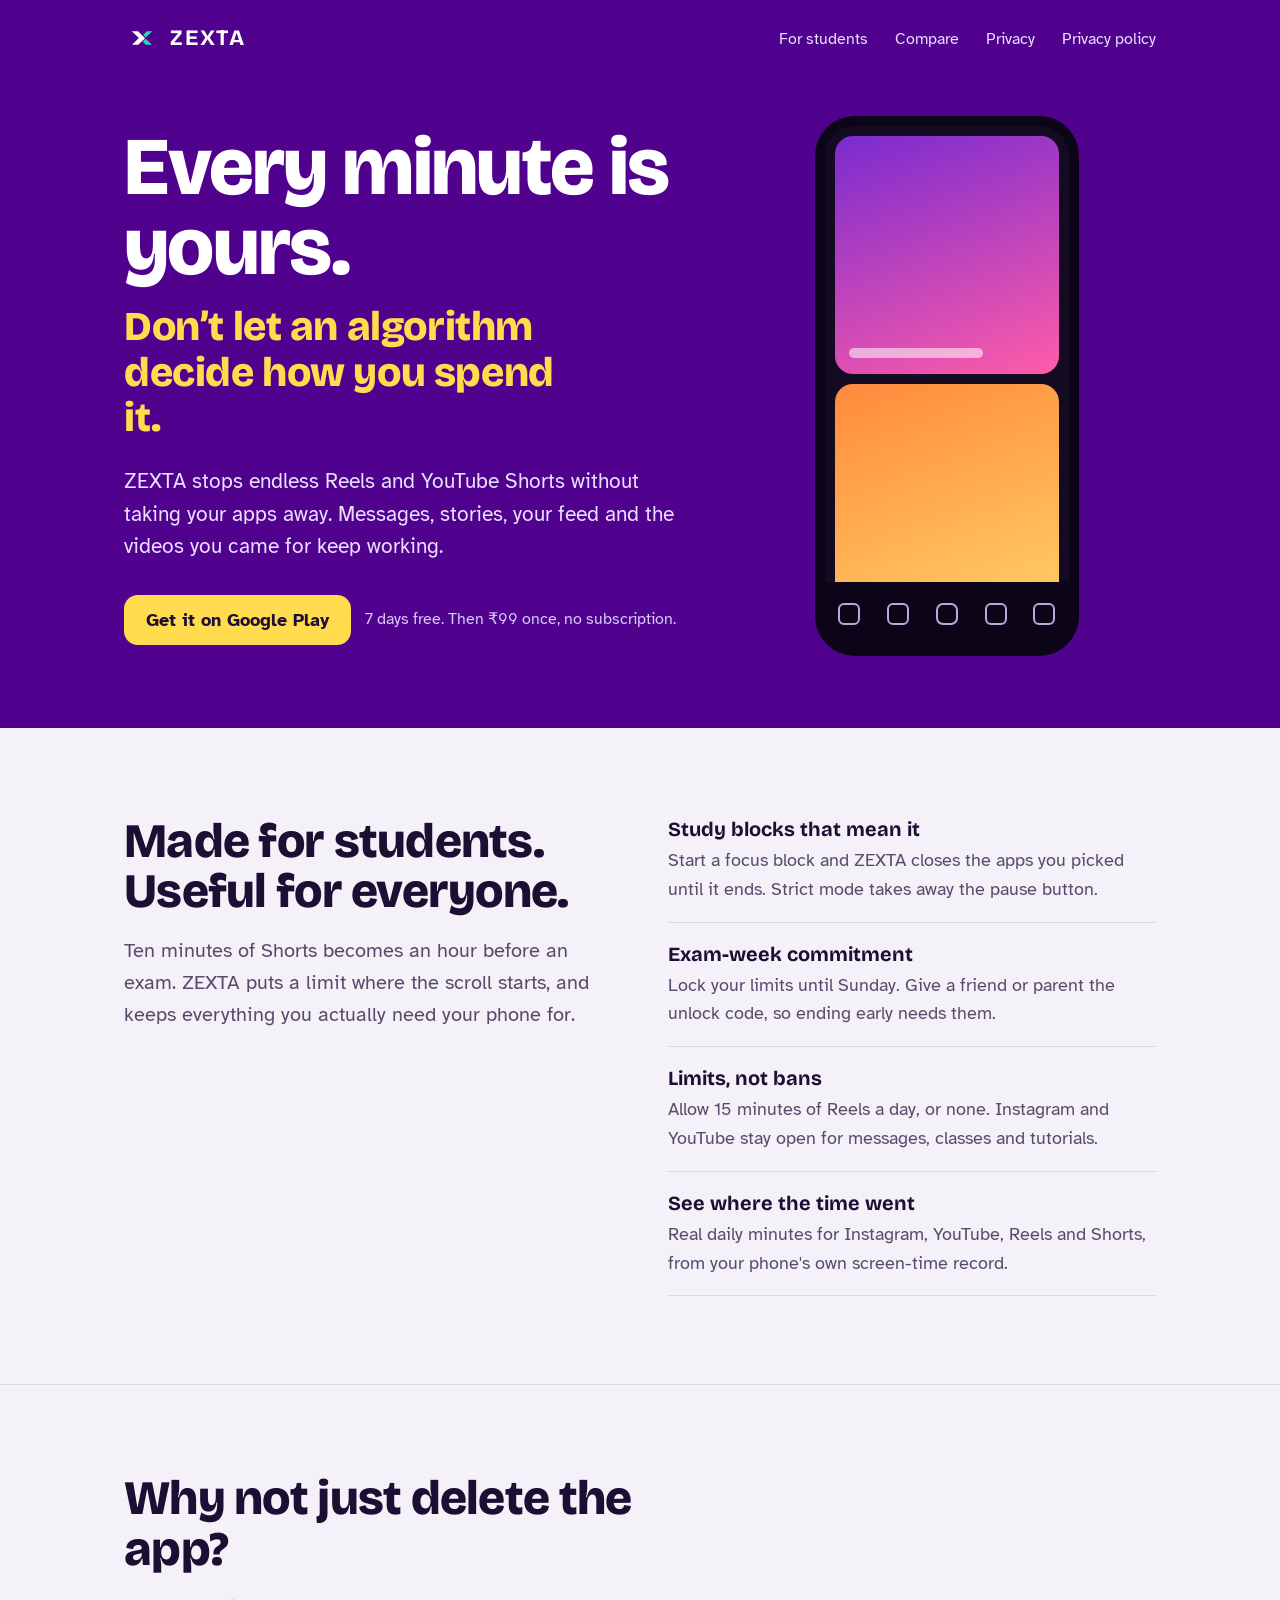
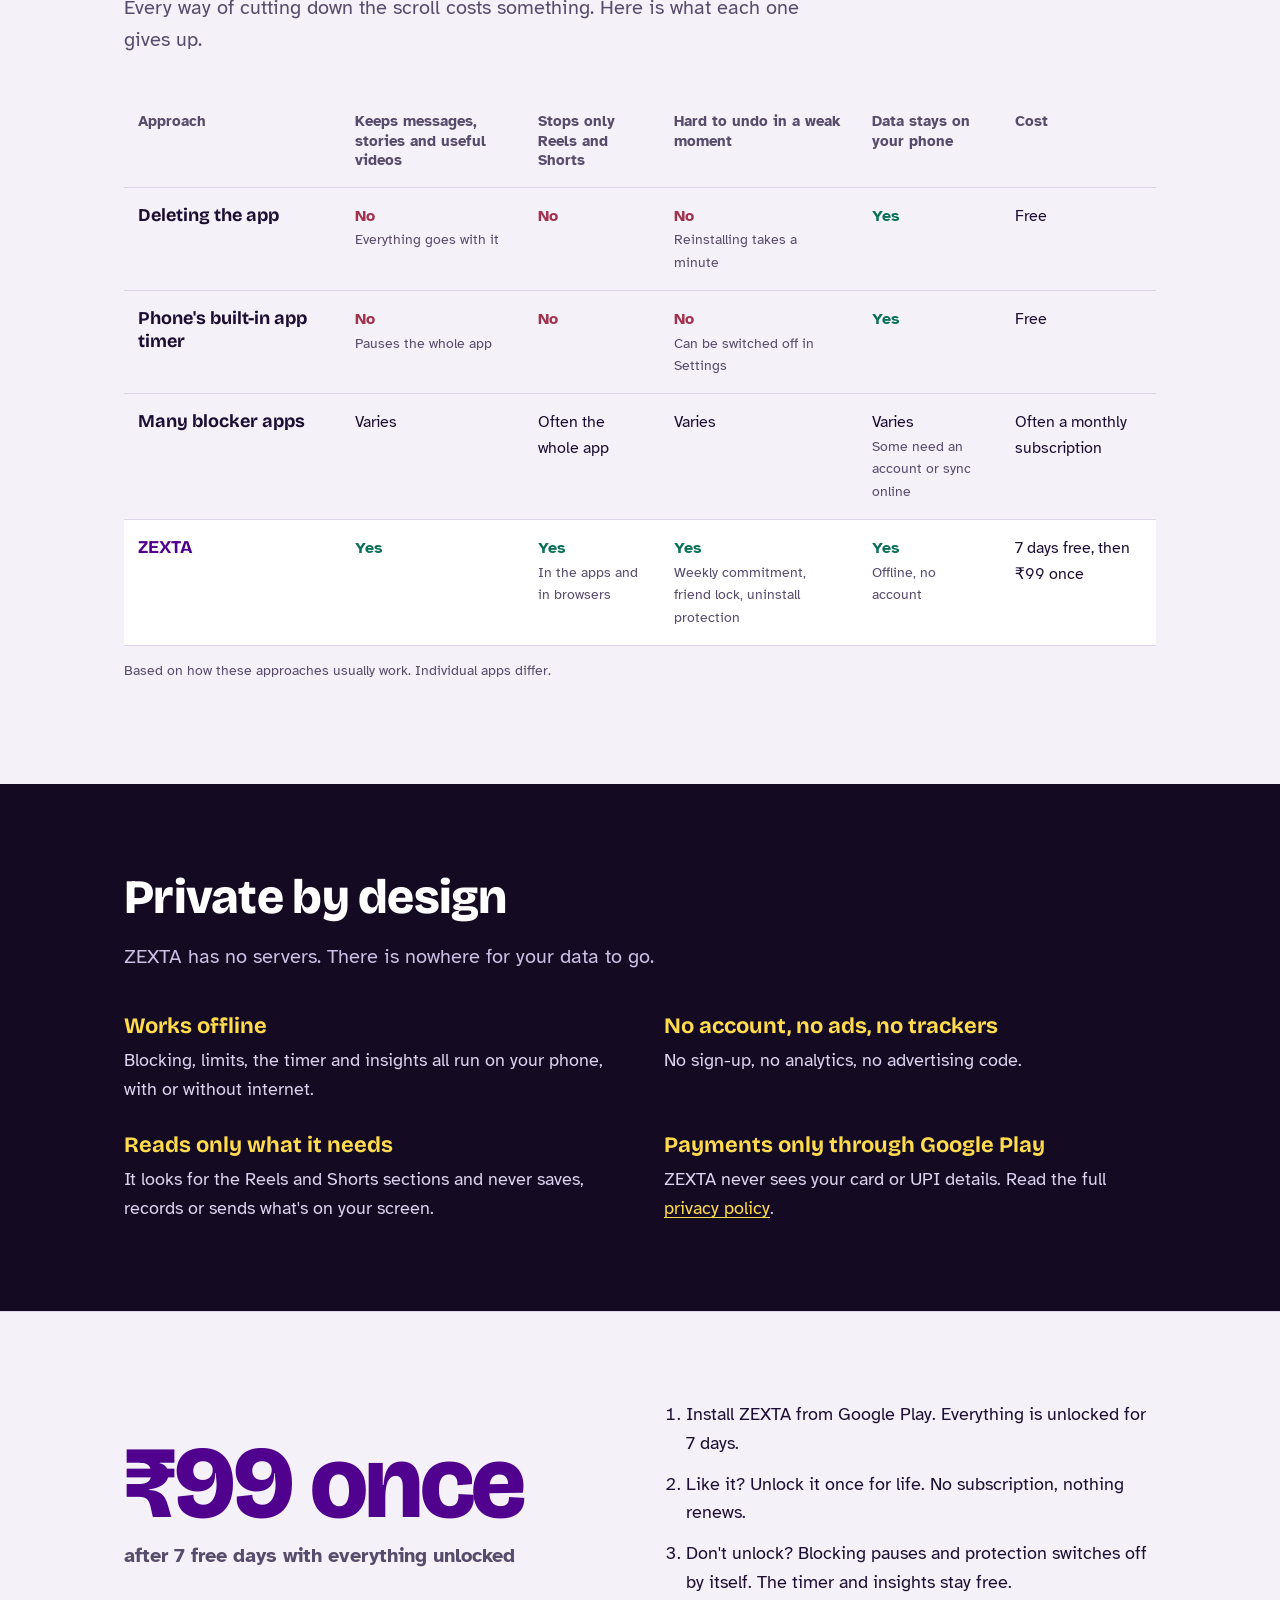
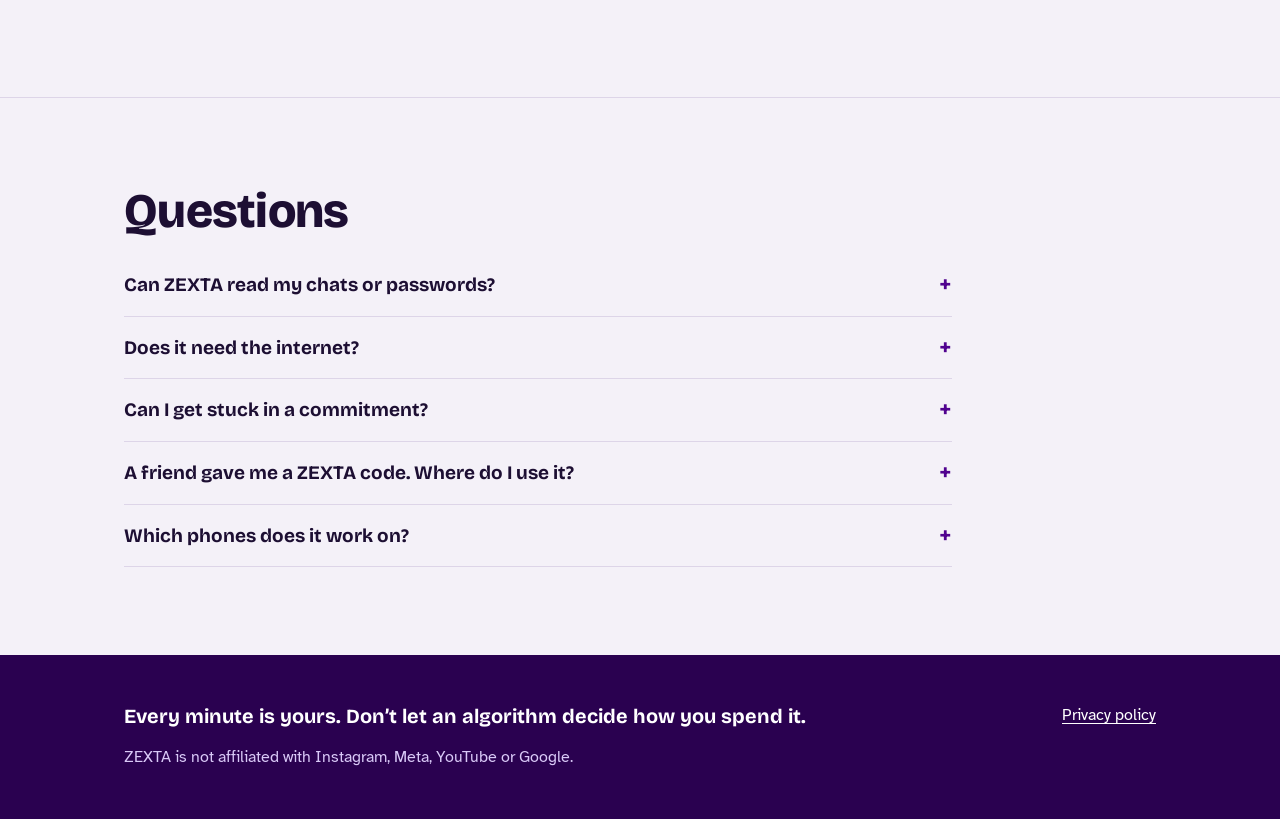
==== index.html @ 37465009 "Add files via upload" ====
<!DOCTYPE html>
<html lang="en">
<head>
<meta charset="utf-8">
<meta name="viewport" content="width=device-width, initial-scale=1">
<title>ZEXTA: block Reels and Shorts, keep the apps</title>
<meta name="description" content="ZEXTA stops endless Reels and YouTube Shorts without deleting the apps. Built for students. Works offline, no account, no ads. 7 days free, then ₹99 once.">
<meta property="og:title" content="ZEXTA: every minute is yours. Don’t let an algorithm decide how you spend it.">
<meta property="og:description" content="Block Reels and Shorts, keep the apps. Built for students. Works offline.">
<meta name="theme-color" content="#50028f">
<link rel="icon" href="logo.svg" type="image/svg+xml">
<link rel="preconnect" href="https://fonts.googleapis.com">
<link rel="preconnect" href="https://fonts.gstatic.com" crossorigin>
<link href="https://fonts.googleapis.com/css2?family=Atkinson+Hyperlegible:wght@400;700&family=Bricolage+Grotesque:opsz,wght@12..96,600;12..96,700;12..96,800&display=swap" rel="stylesheet">
<link rel="stylesheet" href="style.css">
</head>
<body>

<header class="hero">
  <div class="wrap">
    <div class="bar">
      <a class="brand" href="./"><img src="logo.svg" alt=""><span>ZEXTA</span></a>
      <nav aria-label="Main">
        <a href="#students">For students</a>
        <a href="#compare">Compare</a>
        <a href="#privacy">Privacy</a>
        <a href="privacy.html">Privacy policy</a>
      </nav>
    </div>

    <div class="hero-grid">
      <div>
        <h1>Every minute is yours. <span class="line2">Don’t let an algorithm decide how you spend it.</span></h1>
        <p class="lead">ZEXTA stops endless Reels and YouTube Shorts without taking your apps away. Messages, stories, your feed and the videos you came for keep working.</p>
        <div class="cta-row">
          <a class="btn" href="https://play.google.com/store/apps/details?id=com.satya.zexta">Get it on Google Play</a>
          <span class="cta-note">7 days free. Then ₹99 once, no subscription.</span>
        </div>
      </div>

      <div class="phone" id="phone" role="img" aria-label="Animation: a feed of short videos scrolls endlessly, then ZEXTA covers the Reels button and the scrolling stops.">
        <div class="feed" aria-hidden="true">
          <div class="reel-track">
            <div class="reel"></div><div class="reel"></div><div class="reel"></div><div class="reel"></div>
          </div>
        </div>
        <div class="calm" aria-hidden="true">
          <div><strong>Reels limit reached</strong><span>Your messages and feed still work.</span></div>
        </div>
        <div class="tabs" aria-hidden="true">
          <div class="tab"></div><div class="tab"></div><div class="tab reels"></div><div class="tab"></div><div class="tab"></div>
          <div class="cover"><svg viewBox="0 0 24 24" fill="none" stroke="#8E8E93" stroke-width="2.4" stroke-linecap="round"><rect x="5" y="11" width="14" height="10" rx="2"/><path d="M8 11V8a4 4 0 0 1 8 0v3"/></svg></div>
        </div>
      </div>
    </div>
  </div>
</header>

<main>
  <section id="students">
    <div class="wrap students">
      <div>
        <h2>Made for students. Useful for everyone.</h2>
        <p class="intro">Ten minutes of Shorts becomes an hour before an exam. ZEXTA puts a limit where the scroll starts, and keeps everything you actually need your phone for.</p>
      </div>
      <ul class="uses">
        <li><b>Study blocks that mean it</b><span>Start a focus block and ZEXTA closes the apps you picked until it ends. Strict mode takes away the pause button.</span></li>
        <li><b>Exam-week commitment</b><span>Lock your limits until Sunday. Give a friend or parent the unlock code, so ending early needs them.</span></li>
        <li><b>Limits, not bans</b><span>Allow 15 minutes of Reels a day, or none. Instagram and YouTube stay open for messages, classes and tutorials.</span></li>
        <li><b>See where the time went</b><span>Real daily minutes for Instagram, YouTube, Reels and Shorts, from your phone's own screen-time record.</span></li>
      </ul>
    </div>
  </section>

  <section id="compare">
    <div class="wrap">
      <h2>Why not just delete the app?</h2>
      <p class="intro">Every way of cutting down the scroll costs something. Here is what each one gives up.</p>
      <div class="compare-wrap">
        <table class="compare">
          <thead>
            <tr>
              <th scope="col">Approach</th>
              <th scope="col">Keeps messages, stories and useful videos</th>
              <th scope="col">Stops only Reels and Shorts</th>
              <th scope="col">Hard to undo in a weak moment</th>
              <th scope="col">Data stays on your phone</th>
              <th scope="col">Cost</th>
            </tr>
          </thead>
          <tbody>
            <tr>
              <th scope="row">Deleting the app</th>
              <td><span class="no">No</span><small>Everything goes with it</small></td>
              <td><span class="no">No</span></td>
              <td><span class="no">No</span><small>Reinstalling takes a minute</small></td>
              <td><span class="yes">Yes</span></td>
              <td>Free</td>
            </tr>
            <tr>
              <th scope="row">Phone's built-in app timer</th>
              <td><span class="no">No</span><small>Pauses the whole app</small></td>
              <td><span class="no">No</span></td>
              <td><span class="no">No</span><small>Can be switched off in Settings</small></td>
              <td><span class="yes">Yes</span></td>
              <td>Free</td>
            </tr>
            <tr>
              <th scope="row">Many blocker apps</th>
              <td>Varies</td>
              <td>Often the whole app</td>
              <td>Varies</td>
              <td>Varies<small>Some need an account or sync online</small></td>
              <td>Often a monthly subscription</td>
            </tr>
            <tr class="us">
              <th scope="row">ZEXTA</th>
              <td><span class="yes">Yes</span></td>
              <td><span class="yes">Yes</span><small>In the apps and in browsers</small></td>
              <td><span class="yes">Yes</span><small>Weekly commitment, friend lock, uninstall protection</small></td>
              <td><span class="yes">Yes</span><small>Offline, no account</small></td>
              <td>7 days free, then ₹99 once</td>
            </tr>
          </tbody>
        </table>
      </div>
      <p class="footnote">Based on how these approaches usually work. Individual apps differ.</p>
    </div>
  </section>

  <section id="privacy" class="promise">
    <div class="wrap">
      <h2>Private by design</h2>
      <p class="intro">ZEXTA has no servers. There is nowhere for your data to go.</p>
      <dl>
        <div><dt>Works offline</dt><dd>Blocking, limits, the timer and insights all run on your phone, with or without internet.</dd></div>
        <div><dt>No account, no ads, no trackers</dt><dd>No sign-up, no analytics, no advertising code.</dd></div>
        <div><dt>Reads only what it needs</dt><dd>It looks for the Reels and Shorts sections and never saves, records or sends what's on your screen.</dd></div>
        <div><dt>Payments only through Google Play</dt><dd>ZEXTA never sees your card or UPI details. Read the full <a href="privacy.html">privacy policy</a>.</dd></div>
      </dl>
    </div>
  </section>

  <section id="price">
    <div class="wrap price">
      <div class="price-big">₹99 once<small>after 7 free days with everything unlocked</small></div>
      <ol>
        <li>Install ZEXTA from Google Play. Everything is unlocked for 7 days.</li>
        <li>Like it? Unlock it once for life. No subscription, nothing renews.</li>
        <li>Don't unlock? Blocking pauses and protection switches off by itself. The timer and insights stay free.</li>
      </ol>
    </div>
  </section>

  <section id="faq">
    <div class="wrap">
      <h2>Questions</h2>
      <details>
        <summary>Can ZEXTA read my chats or passwords?</summary>
        <p>No. It uses Android's Accessibility service only to see which app is open and to find the Reels and Shorts sections. It never saves, records or sends screen content.</p>
      </details>
      <details>
        <summary>Does it need the internet?</summary>
        <p>No. Everything works offline. The only time ZEXTA goes online is when Google Play checks the one-time unlock.</p>
      </details>
      <details>
        <summary>Can I get stuck in a commitment?</summary>
        <p>No. A commitment always unlocks on Sunday. You can end it early with a 24-hour wait, and with your friend's code if you set a friend lock.</p>
      </details>
      <details>
        <summary>A friend gave me a ZEXTA code. Where do I use it?</summary>
        <p>Open ZEXTA, go to Settings and tap "Have a code?". You can also redeem it in the Play Store under Payments &amp; subscriptions, then open ZEXTA.</p>
      </details>
      <details>
        <summary>Which phones does it work on?</summary>
        <p>Android 8.0 and newer, including Android 16.</p>
      </details>
    </div>
  </section>
</main>

<footer>
  <div class="wrap">
    <span class="quote">Every minute is yours. Don’t let an algorithm decide how you spend it.</span>
    <a href="privacy.html">Privacy policy</a>
    <span>ZEXTA is not affiliated with Instagram, Meta, YouTube or Google.</span>
  </div>
</footer>

<script>
  // One moment: the feed scrolls, then ZEXTA steps in. Replays when the phone comes back into view.
  (function () {
    var phone = document.getElementById('phone');
    if (!phone) return;
    var reduce = window.matchMedia && window.matchMedia('(prefers-reduced-motion: reduce)').matches;
    if (reduce) { phone.classList.add('limited'); return; }
    var timer = null;
    function play() {
      phone.classList.remove('limited');
      clearTimeout(timer);
      timer = setTimeout(function () { phone.classList.add('limited'); }, 3200);
    }
    if ('IntersectionObserver' in window) {
      new IntersectionObserver(function (entries) {
        entries.forEach(function (e) { if (e.isIntersecting) play(); });
      }, { threshold: 0.6 }).observe(phone);
    } else {
      play();
    }
  })();
</script>
</body>
</html>
---- style.css ----
/* ZEXTA website. Same look as the app: plum ink, cool paper, one yellow highlighter. */
:root {
  --plum: #50028f;
  --plum-deep: #2a0150;
  --night: #140b22;
  --marker: #ffdb4d;
  --good: #0a7158;
  --paper: #f4f1f8;
  --ink: #1d0f33;
  --muted: #574c6b;
  --line: #ddd5e8;
  --display: "Bricolage Grotesque", "Atkinson Hyperlegible", system-ui, sans-serif;
  --body: "Atkinson Hyperlegible", system-ui, -apple-system, "Segoe UI", sans-serif;
  --wrap: 1080px;
}

* { box-sizing: border-box; }
html { -webkit-text-size-adjust: 100%; scroll-behavior: smooth; }
body {
  margin: 0;
  font: 18px/1.6 var(--body);
  color: var(--ink);
  background: var(--paper);
}
img, svg { display: block; max-width: 100%; }
a { color: var(--plum); text-underline-offset: 3px; }
a:focus-visible, button:focus-visible, summary:focus-visible {
  outline: 3px solid var(--marker);
  outline-offset: 3px;
  border-radius: 6px;
}
.wrap { max-width: var(--wrap); margin: 0 auto; padding: 0 24px; }

/* ---------- top bar ---------- */
.bar {
  display: flex; align-items: center; justify-content: space-between;
  padding: 20px 0;
}
.brand { display: flex; align-items: center; gap: 10px; color: #fff; text-decoration: none; }
.brand img { width: 36px; height: 36px; }
.brand span { font: 700 22px/1 var(--display); letter-spacing: 0.08em; }
.bar nav a { color: #e9dcff; text-decoration: none; margin-left: 22px; font-size: 16px; }
.bar nav a:hover { color: #fff; text-decoration: underline; }

/* ---------- hero ---------- */
.hero {
  background: var(--plum);
  color: #fff;
  padding-bottom: 72px;
  overflow: hidden;
}
.hero-grid {
  display: grid;
  grid-template-columns: 1.15fr 0.85fr;
  gap: 48px;
  align-items: center;
  padding-top: 40px;
}
.hero h1 {
  font: 800 clamp(44px, 6.4vw, 82px)/0.98 var(--display);
  letter-spacing: -0.02em;
  margin: 0 0 24px;
  max-width: 14ch;
}
.hero h1 .line2 {
  display: block; color: var(--marker);
  font-size: 0.5em; line-height: 1.12; letter-spacing: -0.01em;
  margin-top: 16px; max-width: 18ch;
}
.hero p.lead { font-size: 21px; line-height: 1.55; color: #eadfff; max-width: 34em; margin: 0 0 32px; }
.cta-row { display: flex; flex-wrap: wrap; gap: 14px; align-items: center; }
.btn {
  display: inline-flex; align-items: center; gap: 10px;
  background: var(--marker); color: var(--ink);
  font: 700 18px/1 var(--body);
  padding: 16px 22px; border-radius: 14px; text-decoration: none;
}
.btn:hover { background: #ffe680; }
.cta-note { color: #d9c9f7; font-size: 16px; }

/* ---------- phone demo (the one moving thing) ---------- */
.phone {
  justify-self: center;
  width: 264px; height: 540px;
  border-radius: 40px;
  background: var(--night);
  border: 10px solid #0c0518;
  position: relative;
  overflow: hidden;
}
.feed { position: absolute; inset: 0 0 64px 0; overflow: hidden; }
.reel-track { animation: scroll 2.4s linear infinite; }
.reel {
  height: 238px; margin: 10px; border-radius: 18px;
  background: linear-gradient(160deg, #7a2bd0, #ff5ca8);
  position: relative;
}
.reel:nth-child(2n) { background: linear-gradient(160deg, #ff8a3d, #ffd166); }
.reel:nth-child(3n) { background: linear-gradient(160deg, #3dd6ff, #5a5cff); }
.reel::after {
  content: ""; position: absolute; left: 14px; bottom: 16px; width: 60%; height: 10px;
  border-radius: 6px; background: rgba(255, 255, 255, 0.55);
}
@keyframes scroll { from { transform: translateY(0); } to { transform: translateY(-258px); } }

.tabs {
  position: absolute; left: 0; right: 0; bottom: 0; height: 64px;
  display: grid; grid-template-columns: repeat(5, 1fr); align-items: center;
  background: #0c0518;
}
.tab { width: 22px; height: 22px; margin: 0 auto; border-radius: 6px; border: 2.5px solid #b9a8d9; }
.tab.reels { border-radius: 7px; position: relative; }
.cover {
  position: absolute; bottom: 9px; left: 50%; width: 46px; height: 46px; margin-left: -23px;
  border-radius: 14px; background: #2b2141;
  display: grid; place-items: center;
  transform: translateY(80px);
  transition: transform 0.5s cubic-bezier(0.2, 0.8, 0.2, 1);
}
.cover svg { width: 18px; height: 18px; }
.calm {
  position: absolute; inset: 0 0 64px 0;
  display: grid; place-items: center; text-align: center;
  padding: 24px; color: #fff;
  background: rgba(22, 10, 43, 0.92);
  opacity: 0; transition: opacity 0.6s ease 0.25s;
}
.calm strong { display: block; font: 700 22px/1.2 var(--display); margin-bottom: 8px; color: var(--marker); }
.calm span { font-size: 15px; color: #d7cbef; }
.phone.limited .reel-track { animation-play-state: paused; }
.phone.limited .cover { transform: translateY(0); }
.phone.limited .calm { opacity: 1; }

@media (prefers-reduced-motion: reduce) {
  .reel-track { animation: none; }
  .cover, .calm { transition: none; }
}

/* ---------- sections ---------- */
section { padding: 88px 0; }
section + section { border-top: 1px solid var(--line); }
h2 {
  font: 800 clamp(32px, 4.2vw, 48px)/1.05 var(--display);
  letter-spacing: -0.015em;
  margin: 0 0 18px;
  max-width: 20ch;
}
.intro { font-size: 20px; color: var(--muted); max-width: 36em; margin: 0 0 40px; }

.students { display: grid; grid-template-columns: 1fr 1fr; gap: 56px; align-items: start; }
.uses { list-style: none; margin: 0; padding: 0; }
.uses li { padding: 18px 0; border-bottom: 1px solid var(--line); }
.uses li:first-child { padding-top: 0; }
.uses b { display: block; font: 700 20px/1.3 var(--display); margin-bottom: 4px; }
.uses span { color: var(--muted); }

/* comparison */
.compare-wrap { overflow-x: auto; -webkit-overflow-scrolling: touch; }
table.compare { width: 100%; min-width: 720px; border-collapse: collapse; font-size: 16px; }
.compare th, .compare td { text-align: left; padding: 16px 14px; border-bottom: 1px solid var(--line); vertical-align: top; }
.compare thead th { font: 700 15px/1.3 var(--body); color: var(--muted); }
.compare tbody th { font: 700 18px/1.3 var(--display); width: 21%; }
.compare tr.us { background: #fff; }
.compare tr.us th { color: var(--plum); }
.yes { color: var(--good); font-weight: 700; }
.no { color: #a3324d; font-weight: 700; }
.compare small { display: block; color: var(--muted); font-size: 14px; }
.footnote { font-size: 14px; color: var(--muted); margin-top: 14px; }

/* privacy promise on dark */
.promise { background: var(--night); color: #fff; border-top: 0; }
.promise h2 { color: #fff; }
.promise .intro { color: #cbbfe6; }
.promise dl { display: grid; grid-template-columns: repeat(2, 1fr); gap: 28px 48px; margin: 0; }
.promise dt { font: 700 22px/1.25 var(--display); color: var(--marker); }
.promise dd { margin: 6px 0 0; color: #dcd2f1; }
.promise a { color: var(--marker); }

/* price */
.price { display: grid; grid-template-columns: 1fr 1fr; gap: 48px; align-items: center; }
.price-big { font: 800 clamp(56px, 8vw, 104px)/0.9 var(--display); color: var(--plum); letter-spacing: -0.03em; }
.price-big small { display: block; font: 600 20px/1.4 var(--body); color: var(--muted); letter-spacing: 0; margin-top: 12px; }
.price ol { margin: 0; padding-left: 22px; }
.price li { margin-bottom: 12px; }

/* faq */
details { border-bottom: 1px solid var(--line); padding: 18px 0; max-width: 46em; }
summary { cursor: pointer; font: 700 19px/1.35 var(--display); list-style: none; display: flex; justify-content: space-between; gap: 16px; }
summary::-webkit-details-marker { display: none; }
summary::after { content: "+"; color: var(--plum); font-size: 24px; line-height: 1; }
details[open] summary::after { content: "\2212"; }
details p { margin: 10px 0 0; color: var(--muted); }

/* footer */
footer { background: var(--plum-deep); color: #d9c9f7; padding: 48px 0; font-size: 16px; }
footer .wrap { display: flex; flex-wrap: wrap; gap: 16px 32px; justify-content: space-between; align-items: center; }
footer a { color: #fff; }
footer .quote { font: 700 20px/1.3 var(--display); color: #fff; }

/* policy page */
.policy-head { background: var(--plum); color: #fff; padding-bottom: 48px; }
.policy-head h1 { font: 800 clamp(40px, 6vw, 64px)/1 var(--display); margin: 24px 0 8px; }
.policy-head p { color: #e2d4ff; margin: 0; }
.policy { max-width: 46em; padding: 56px 24px 88px; margin: 0 auto; }
.policy h2 { font-size: 26px; margin: 40px 0 8px; max-width: none; }
.policy h2:first-child { margin-top: 0; }
.policy p { margin: 0; }

@media (max-width: 860px) {
  .hero-grid, .students, .price { grid-template-columns: 1fr; }
  .phone { margin-top: 8px; }
  .promise dl { grid-template-columns: 1fr; }
  .bar nav a:not(:last-child) { display: none; }
  section { padding: 64px 0; }
}
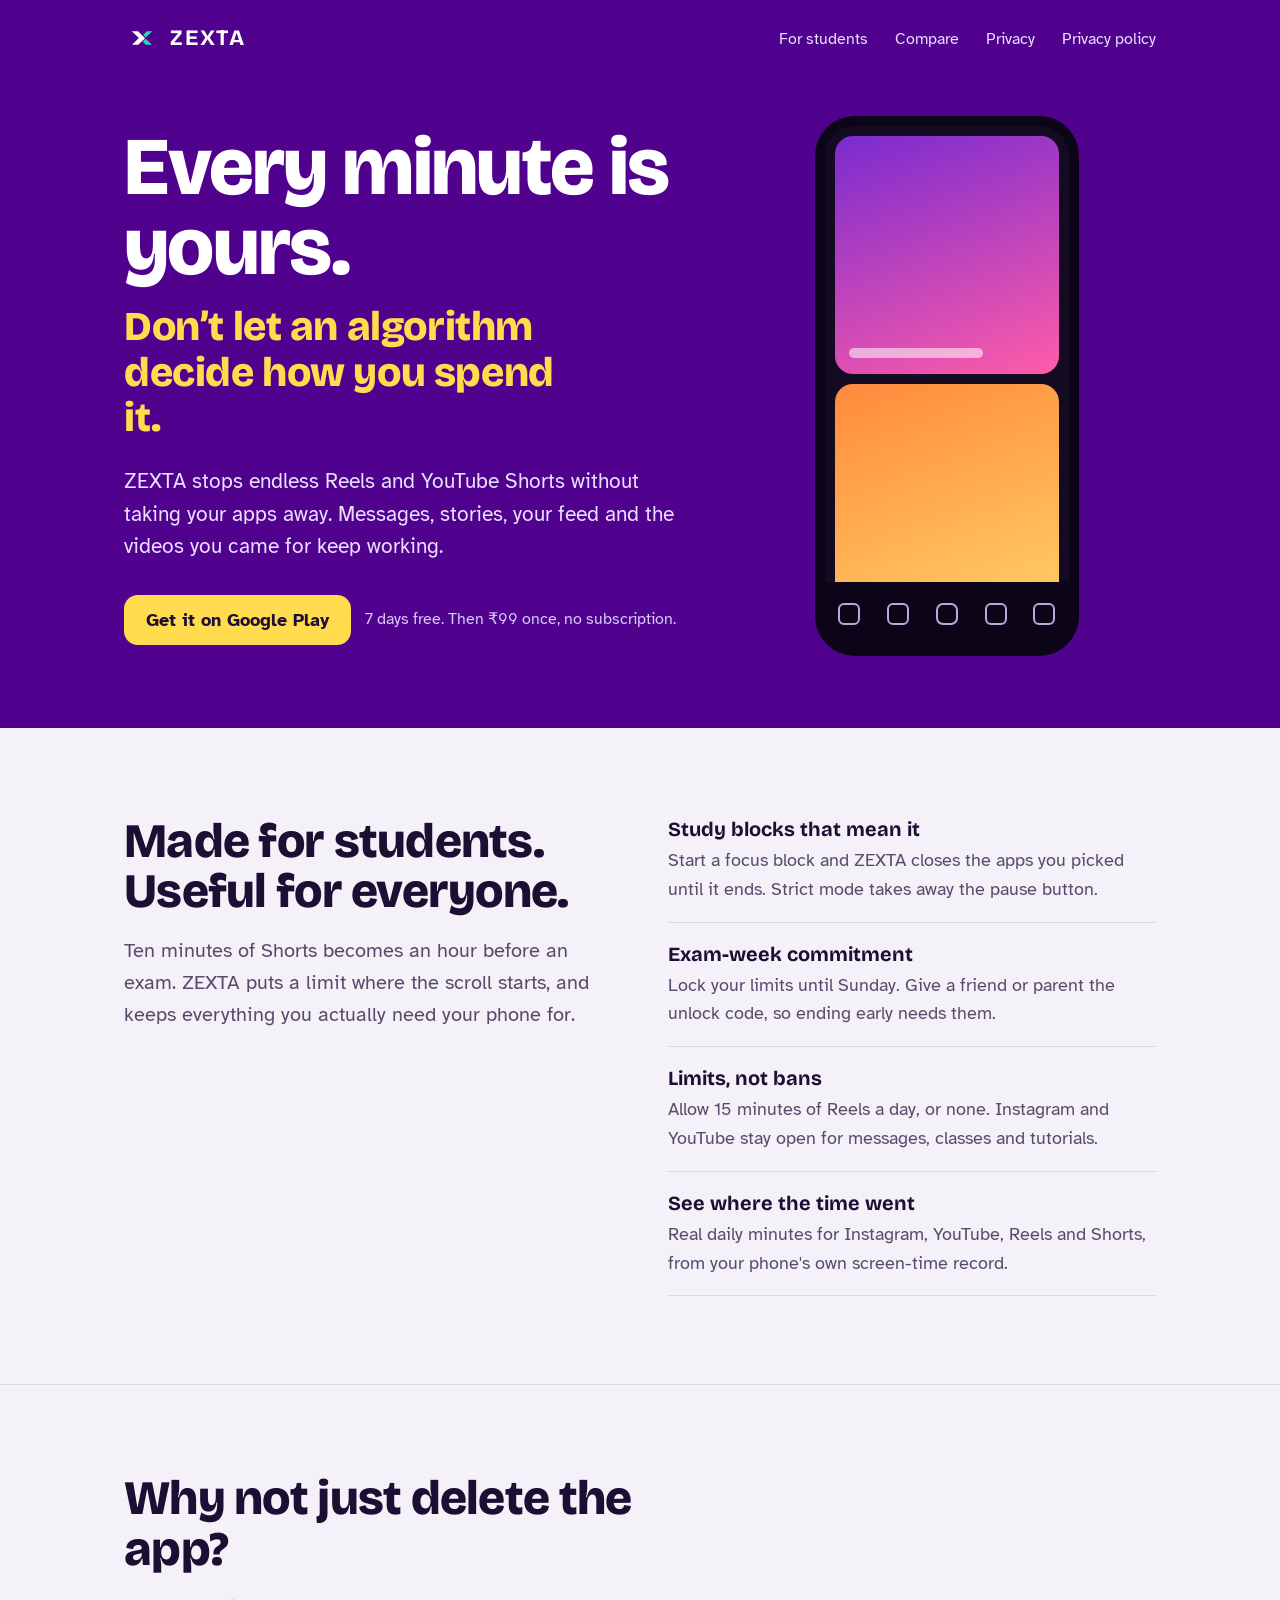
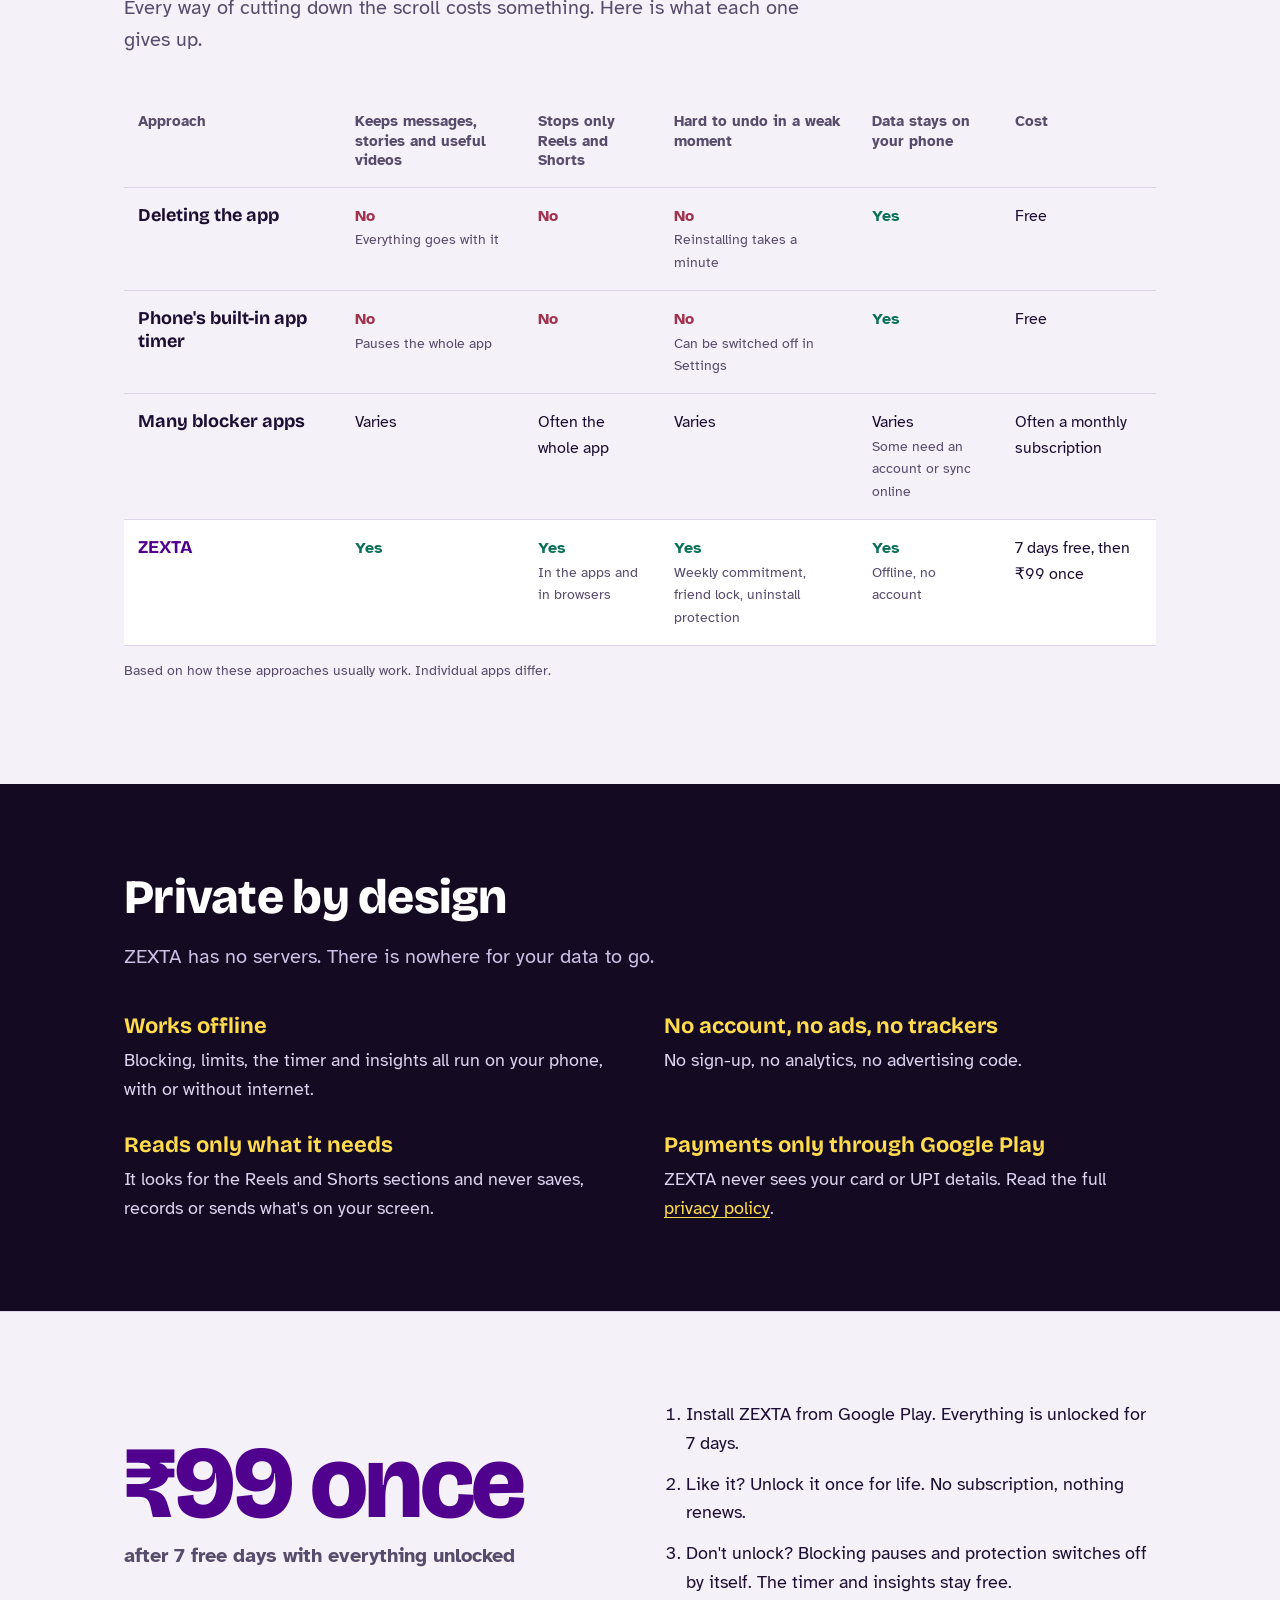
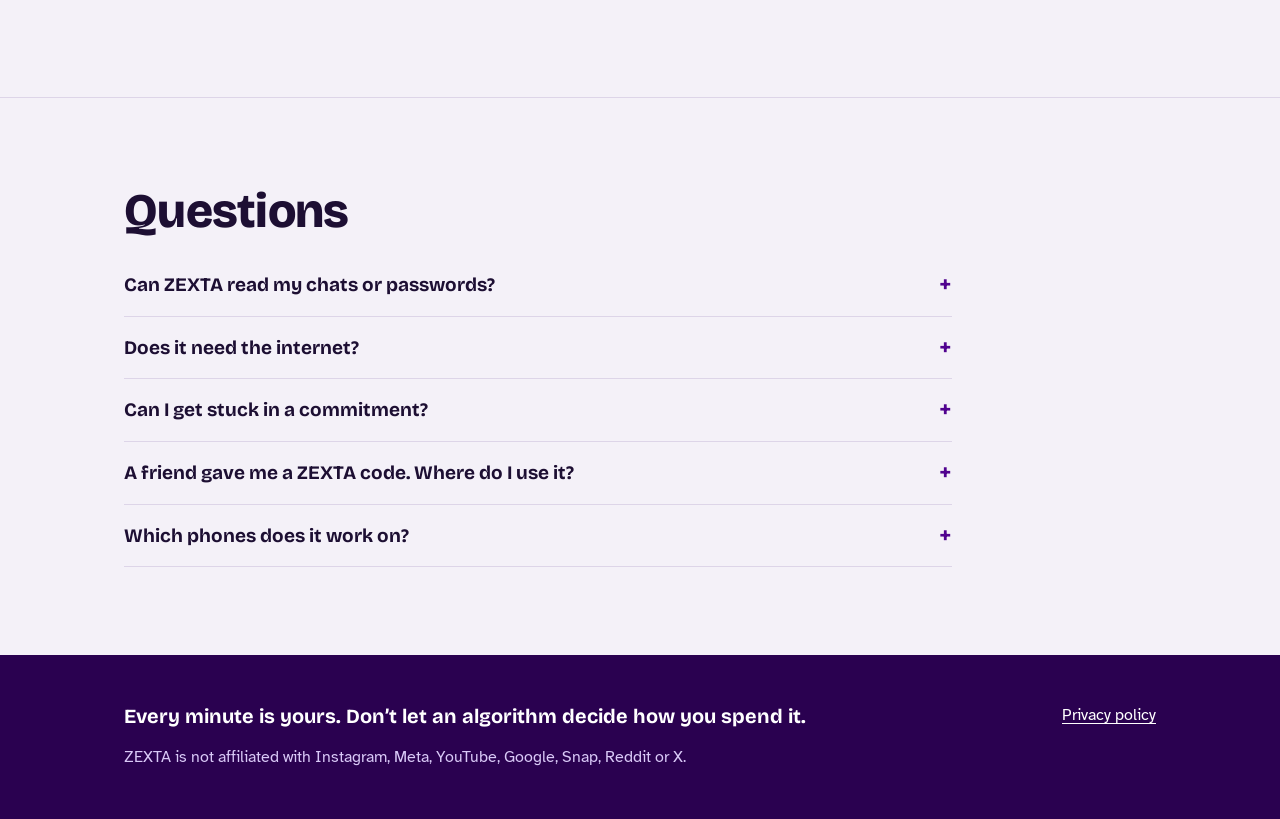
==== commit 923d7966: "Privacy policy and FAQ: optional Other apps (Explore, Home feed, Snapchat, Reddit)" ====
--- a/index.html
+++ b/index.html
@@ -157,7 +157,7 @@
       <h2>Questions</h2>
       <details>
         <summary>Can ZEXTA read my chats or passwords?</summary>
-        <p>No. It uses Android's Accessibility service only to see which app is open and to find the Reels and Shorts sections. It never saves, records or sends screen content.</p>
+        <p>No. It uses Android's Accessibility service only to see which app is open and to find the sections you chose to block, like Reels and Shorts. It never saves, records or sends screen content.</p>
       </details>
       <details>
         <summary>Does it need the internet?</summary>
@@ -183,7 +183,7 @@
   <div class="wrap">
     <span class="quote">Every minute is yours. Don’t let an algorithm decide how you spend it.</span>
     <a href="privacy.html">Privacy policy</a>
-    <span>ZEXTA is not affiliated with Instagram, Meta, YouTube or Google.</span>
+    <span>ZEXTA is not affiliated with Instagram, Meta, YouTube, Google, Snap, Reddit or X.</span>
   </div>
 </footer>
 
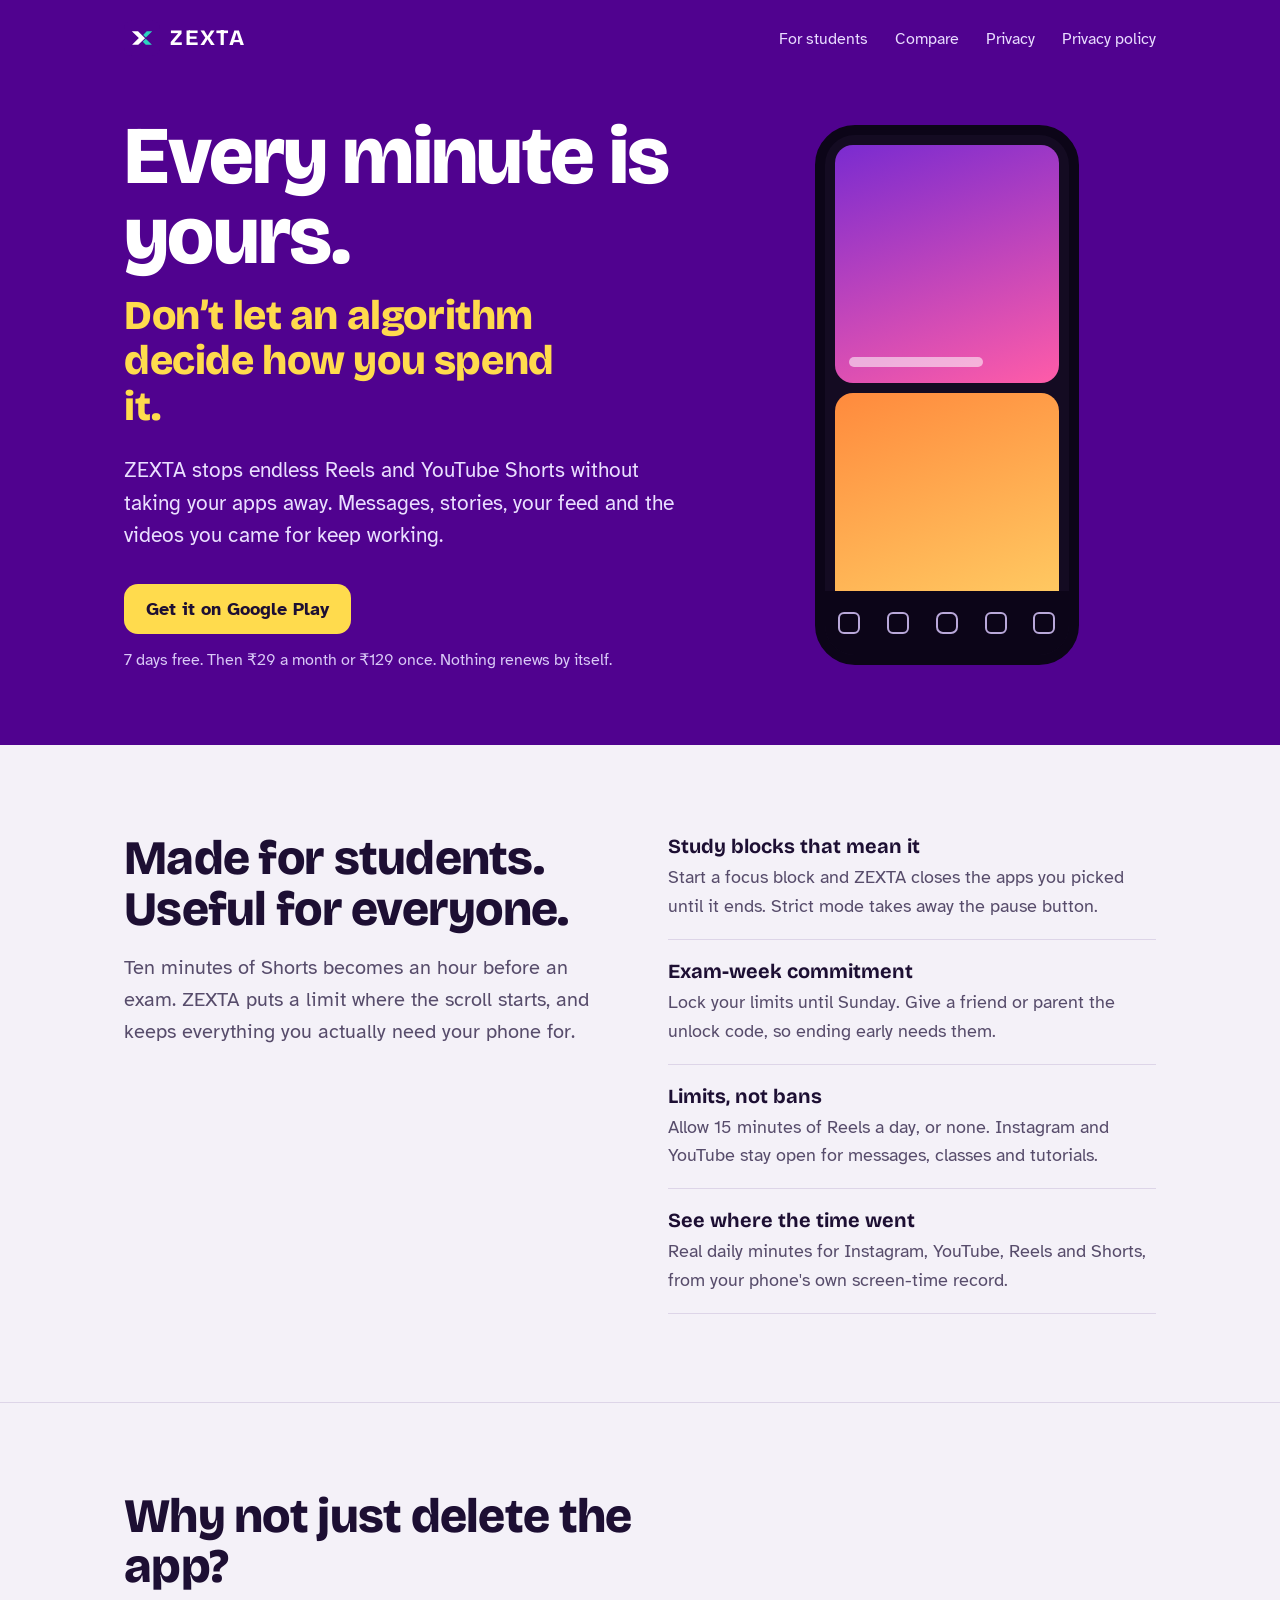
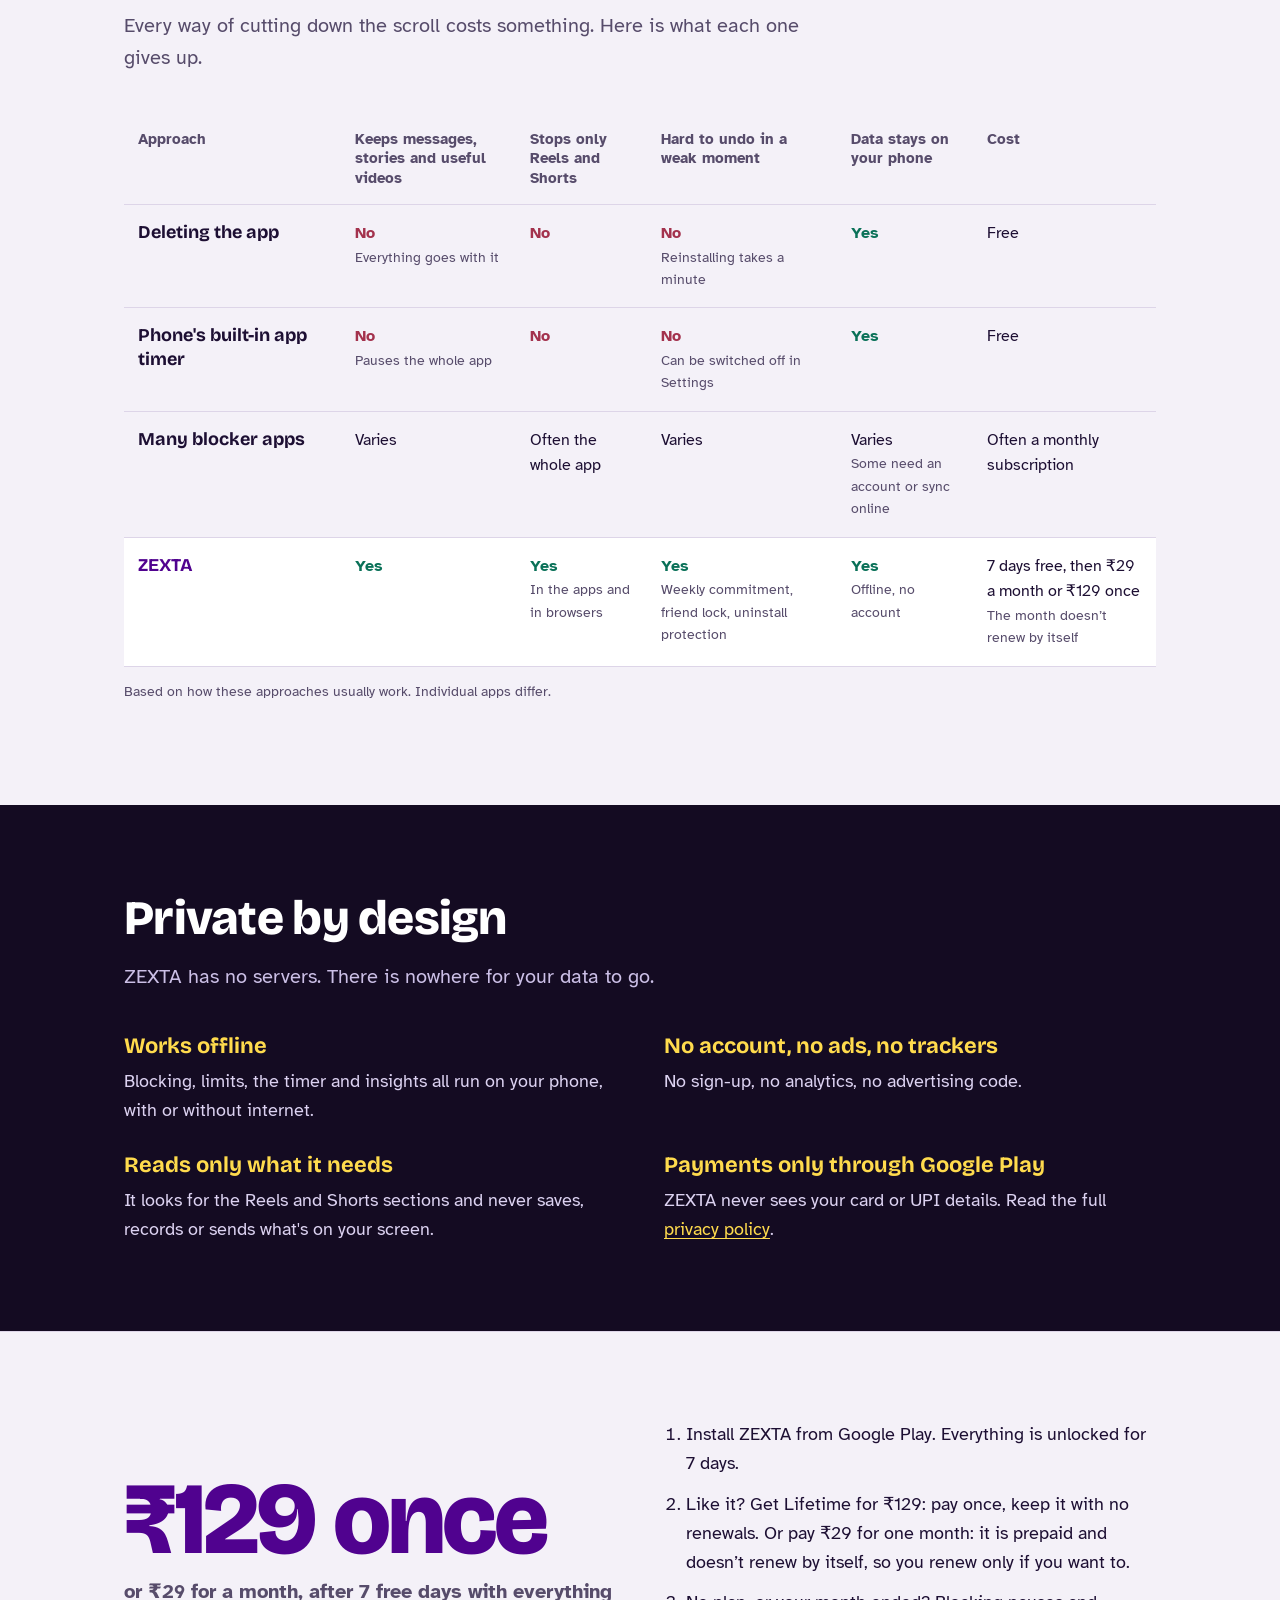
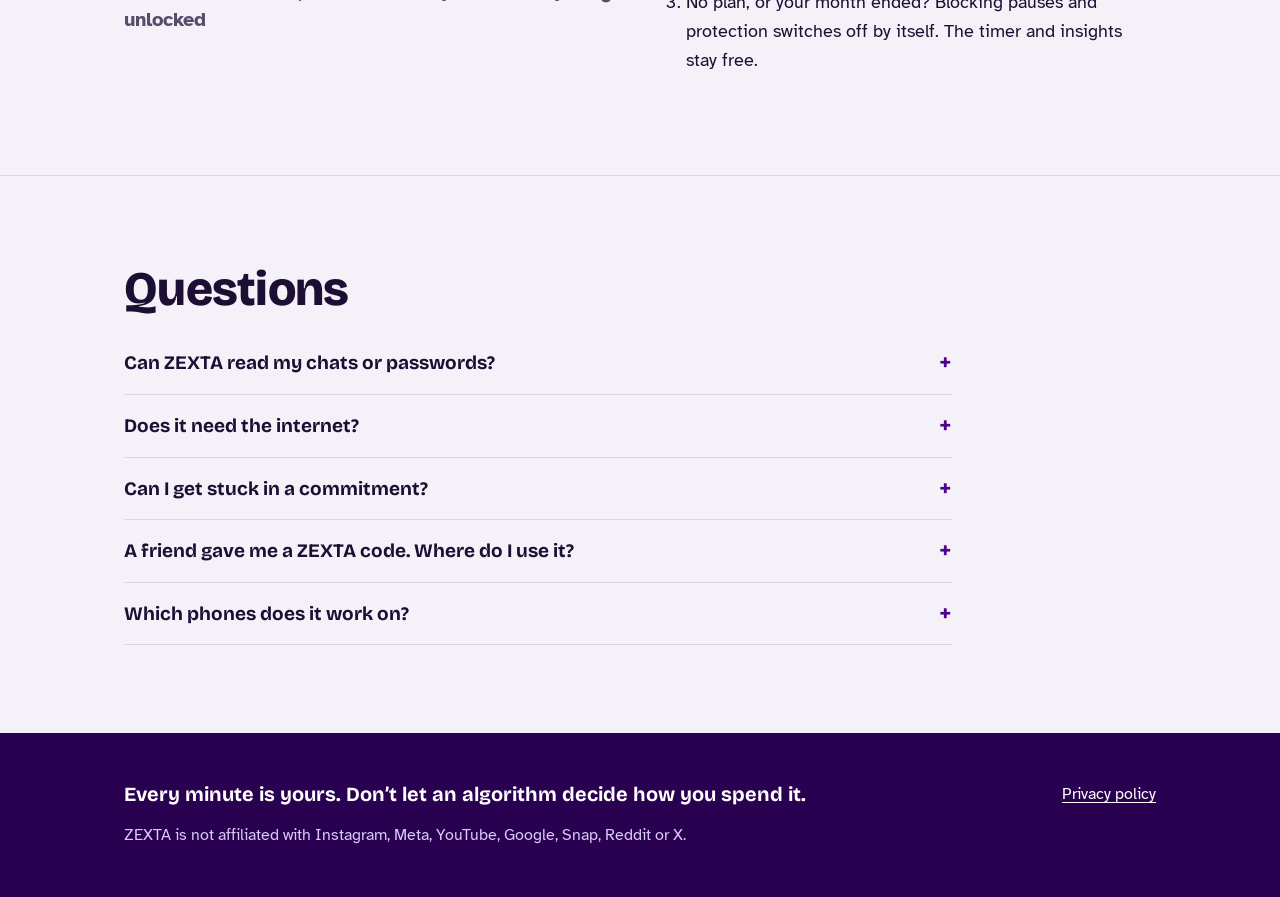
==== commit e2c8fdd2: "New plans (monthly + lifetime), strict-session uninstall protection, privacy policy update" ====
--- a/index.html
+++ b/index.html
@@ -4,7 +4,7 @@
 <meta charset="utf-8">
 <meta name="viewport" content="width=device-width, initial-scale=1">
 <title>ZEXTA: block Reels and Shorts, keep the apps</title>
-<meta name="description" content="ZEXTA stops endless Reels and YouTube Shorts without deleting the apps. Built for students. Works offline, no account, no ads. 7 days free, then ₹99 once.">
+<meta name="description" content="ZEXTA stops endless Reels and YouTube Shorts without deleting the apps. Built for students. Works offline, no account, no ads. 7 days free, then ₹29 a month or ₹129 once. Nothing renews by itself.">
 <meta property="og:title" content="ZEXTA: every minute is yours. Don’t let an algorithm decide how you spend it.">
 <meta property="og:description" content="Block Reels and Shorts, keep the apps. Built for students. Works offline.">
 <meta name="theme-color" content="#50028f">
@@ -34,7 +34,7 @@
         <p class="lead">ZEXTA stops endless Reels and YouTube Shorts without taking your apps away. Messages, stories, your feed and the videos you came for keep working.</p>
         <div class="cta-row">
           <a class="btn" href="https://play.google.com/store/apps/details?id=com.satya.zexta">Get it on Google Play</a>
-          <span class="cta-note">7 days free. Then ₹99 once, no subscription.</span>
+          <span class="cta-note">7 days free. Then ₹29 a month or ₹129 once. Nothing renews by itself.</span>
         </div>
       </div>
 
@@ -119,7 +119,7 @@
               <td><span class="yes">Yes</span><small>In the apps and in browsers</small></td>
               <td><span class="yes">Yes</span><small>Weekly commitment, friend lock, uninstall protection</small></td>
               <td><span class="yes">Yes</span><small>Offline, no account</small></td>
-              <td>7 days free, then ₹99 once</td>
+              <td>7 days free, then ₹29 a month or ₹129 once<small>The month doesn’t renew by itself</small></td>
             </tr>
           </tbody>
         </table>
@@ -143,11 +143,11 @@
 
   <section id="price">
     <div class="wrap price">
-      <div class="price-big">₹99 once<small>after 7 free days with everything unlocked</small></div>
+      <div class="price-big">₹129 once<small>or ₹29 for a month, after 7 free days with everything unlocked</small></div>
       <ol>
         <li>Install ZEXTA from Google Play. Everything is unlocked for 7 days.</li>
-        <li>Like it? Unlock it once for life. No subscription, nothing renews.</li>
-        <li>Don't unlock? Blocking pauses and protection switches off by itself. The timer and insights stay free.</li>
+        <li>Like it? Get Lifetime for ₹129: pay once, keep it with no renewals. Or pay ₹29 for one month: it is prepaid and doesn’t renew by itself, so you renew only if you want to.</li>
+        <li>No plan, or your month ended? Blocking pauses and protection switches off by itself. The timer and insights stay free.</li>
       </ol>
     </div>
   </section>
@@ -161,7 +161,7 @@
       </details>
       <details>
         <summary>Does it need the internet?</summary>
-        <p>No. Everything works offline. The only time ZEXTA goes online is when Google Play checks the one-time unlock.</p>
+        <p>No. Everything works offline. The only time ZEXTA goes online is when Google Play checks your purchase (Lifetime or a month).</p>
       </details>
       <details>
         <summary>Can I get stuck in a commitment?</summary>
